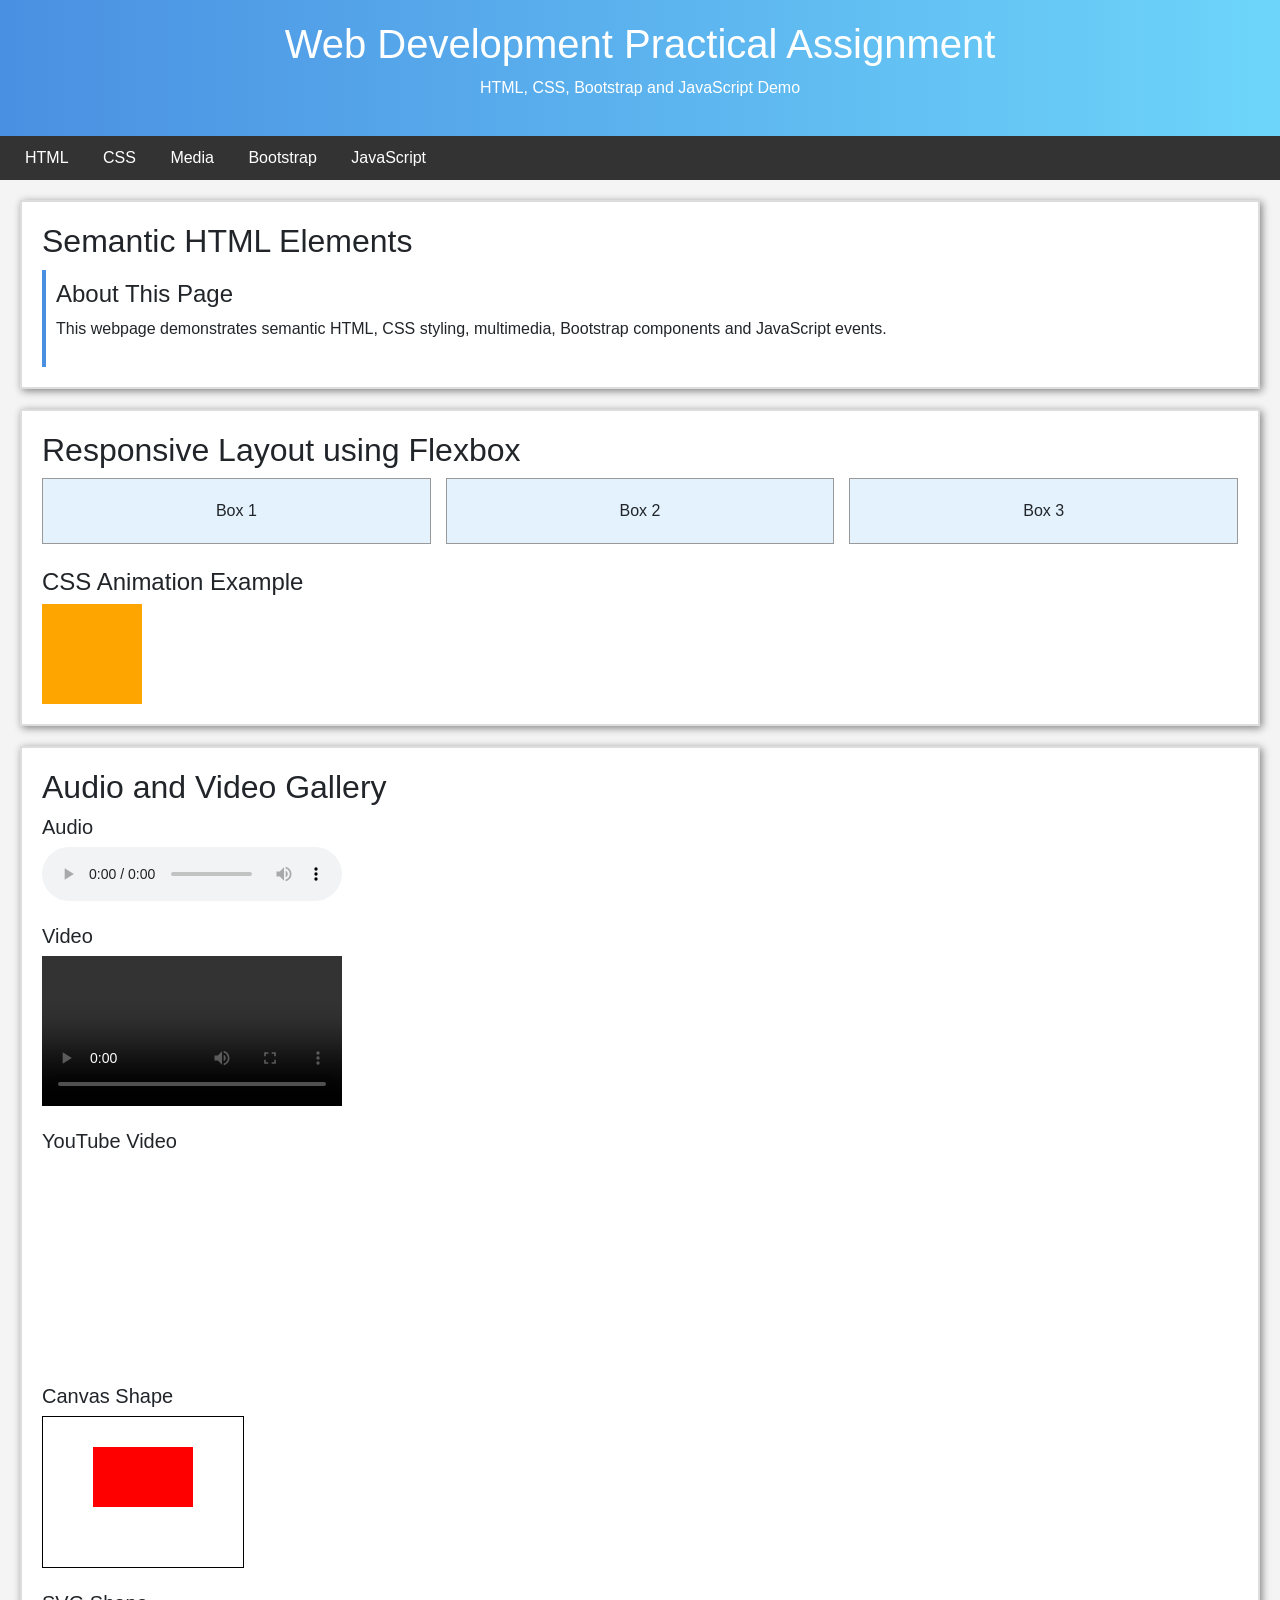
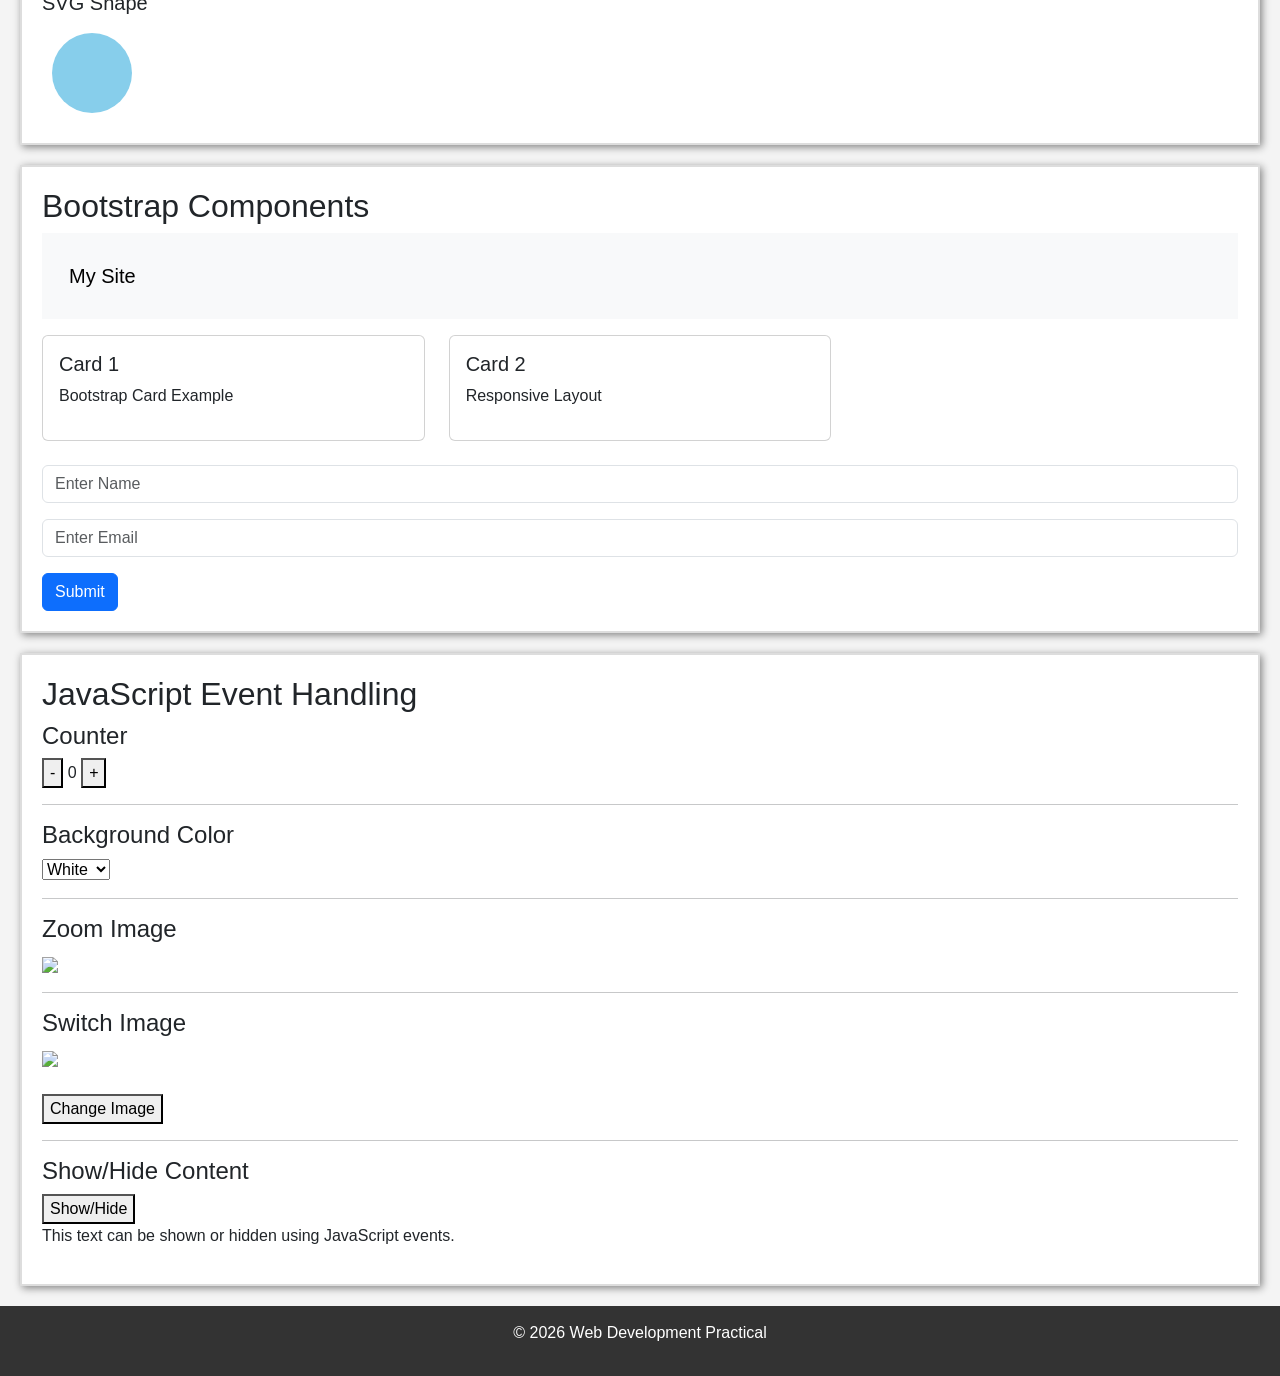
==== index.html @ 623ba508 "Add index.html" ====
<!DOCTYPE html>
<html lang="en">
<head>
    <!-- SEO Meta Tags -->
    <meta charset="UTF-8">
    <meta name="viewport" content="width=device-width, initial-scale=1.0">
    <meta name="description" content="Web Development Practical Assignment">
    <meta name="keywords" content="HTML, CSS, JavaScript, Bootstrap">
    <meta name="author" content="Student">

    <title>Web Development Practical</title>

    <!-- Bootstrap -->
    <link href="https://cdn.jsdelivr.net/npm/bootstrap@5.3.3/dist/css/bootstrap.min.css" rel="stylesheet">

    <link rel="stylesheet" href="style.css">

   
</head>
<body>

    <!-- Semantic HTML -->
    <header>
        <h1>Web Development Practical Assignment</h1>
        <p>HTML, CSS, Bootstrap and JavaScript Demo</p>
    </header>

    <!-- Navigation Menu -->
    <nav>
        <a href="#html">HTML</a>
        <a href="#css">CSS</a>
        <a href="#media">Media</a>
        <a href="#bootstrap">Bootstrap</a>
        <a href="#javascript">JavaScript</a>
    </nav>

    <!-- HTML Section -->
    <section id="html">
        <h2>Semantic HTML Elements</h2>

        <article>
            <h4>About This Page</h4>
            <p>
                This webpage demonstrates semantic HTML, CSS styling,
                multimedia, Bootstrap components and JavaScript events.
            </p>
        </article>
    </section>

    <!-- CSS Section -->
    <section id="css">
        <h2>Responsive Layout using Flexbox</h2>

        <div class="flex-container">
            <div class="box">Box 1</div>
            <div class="box">Box 2</div>
            <div class="box">Box 3</div>
        </div>

        <h4 class="mt-4">CSS Animation Example</h4>
        <div class="animate-box"></div>
    </section>

    <!-- Multimedia Section -->
    <section id="media">
        <h2>Audio and Video Gallery</h2>

        <h5>Audio</h5>
        <audio controls>
            <source src="sample.mp3" type="audio/mpeg">
        </audio>

        <h5 class="mt-3">Video</h5>
        <video width="300" controls>
            <source src="sample.mp4" type="video/mp4">
        </video>

        <h5 class="mt-3">YouTube Video</h5>
        <iframe width="350" height="200"
            src="https://www.youtube.com/embed/tgbNymZ7vqY">
        </iframe>

        <h5 class="mt-3">Canvas Shape</h5>
        <canvas id="myCanvas" width="200" height="150"></canvas>

        <h5 class="mt-3">SVG Shape</h5>
        <svg width="200" height="100">
            <circle cx="50" cy="50" r="40" fill="skyblue"/>
        </svg>
    </section>

    <!-- Bootstrap Section -->
    <section id="bootstrap">
        <h2>Bootstrap Components</h2>

        <!-- Bootstrap Navbar -->
        <nav class="navbar navbar-expand-lg navbar-light bg-light mb-3">
            <div class="container-fluid">
                <a class="navbar-brand" href="#">My Site</a>
            </div>
        </nav>

        <!-- Cards -->
        <div class="row">
            <div class="col-md-4">
                <div class="card">
                    <div class="card-body">
                        <h5>Card 1</h5>
                        <p>Bootstrap Card Example</p>
                    </div>
                </div>
            </div>

            <div class="col-md-4">
                <div class="card">
                    <div class="card-body">
                        <h5>Card 2</h5>
                        <p>Responsive Layout</p>
                    </div>
                </div>
            </div>
        </div>

        <!-- Responsive Form -->
        <form class="mt-4">
            <div class="mb-3">
                <input type="text" class="form-control" placeholder="Enter Name">
            </div>

            <div class="mb-3">
                <input type="email" class="form-control" placeholder="Enter Email">
            </div>

            <button class="btn btn-primary">Submit</button>
        </form>
    </section>

    <!-- JavaScript Events -->
    <section id="javascript">
        <h2>JavaScript Event Handling</h2>

        <!-- Increment Decrement -->
        <h4>Counter</h4>
        <button onclick="decrement()">-</button>
        <span id="count">0</span>
        <button onclick="increment()">+</button>

        <hr>

        <!-- Background Change -->
        <h4>Background Color</h4>
        <select onchange="changeColor(this.value)">
            <option value="white">White</option>
            <option value="lightblue">Blue</option>
            <option value="lightgreen">Green</option>
            <option value="lightyellow">Yellow</option>
        </select>

        <hr>

        <!-- Zoom Image -->
        <h4>Zoom Image</h4>
        <img id="zoomImage"
             src="https://encrypted-tbn0.gstatic.com/images?q=tbn:ANd9GcTuONVmPWiEsYGYKi_cXHR0es9wViEtxnud7ntWJSY5Bg&s=10"
             onmouseover="zoomIn()"
             onmouseout="zoomOut()">

        <hr>

        <!-- Image Switching -->
        <h4>Switch Image</h4>
        <img id="switchImg"
             src="https://encrypted-tbn0.gstatic.com/images?q=tbn:ANd9GcRQT6RKPEz8s0cV0o9ghiD0BLpYUySM5tSJeY6AD4mNDQ&s=10"
             width="250">

        <br><br>

        <button onclick="changeImage()">Change Image</button>

        <hr>

        <!-- Show Hide -->
        <h4>Show/Hide Content</h4>

        <button onclick="toggleContent()">Show/Hide</button>

        <p id="hideText">
            This text can be shown or hidden using JavaScript events.
        </p>

    </section>

    <footer>
        <p>© 2026 Web Development Practical</p>
    </footer>

    <script src="script.js"></script>
</body>
</html>
---- style.css ----
body {
            font-family: Arial, sans-serif;
            margin: 0;
            background-color: #f4f4f4;
        }

        header {
            background: linear-gradient(to right, #4a90e2, #6dd5fa);
            color: white;
            padding: 20px;
            text-align: center;
        }

        nav {
            background: #333;
            padding: 10px;
        }

        nav a {
            color: white;
            text-decoration: none;
            margin: 15px;
        }

        nav a:hover {
            color: yellow;
            transition: 0.3s;
        }

        section {
            margin: 20px;
            padding: 20px;
            border: 2px solid #ddd;
            background: white;
            box-shadow: 2px 2px 8px gray;
        }

        article {
            padding: 10px;
            margin-top: 10px;
            border-left: 4px solid #4a90e2;
        }

        /* Flexbox Layout */
        .flex-container {
            display: flex;
            gap: 15px;
            flex-wrap: wrap;
        }

        .box {
            flex: 1;
            min-width: 200px;
            background: #e3f2fd;
            padding: 20px;
            border: 1px solid #999;
            text-align: center;
        }

        /* Animation */
        .animate-box {
            width: 100px;
            height: 100px;
            background: orange;
            animation: move 3s infinite alternate;
        }

        @keyframes move {
            from {transform: translateX(0);}
            to {transform: translateX(100px);}
        }

        /* JS Image */
        #zoomImage {
            width: 200px;
            transition: transform 0.4s;
        }

        /* Canvas */
        canvas {
            border: 1px solid black;
        }

        footer {
            text-align: center;
            background: #333;
            color: white;
            padding: 15px;
        }

        /* Media Query */
        @media(max-width:768px){
            .flex-container{
                flex-direction: column;
            }

            nav{
                text-align:center;
            }

            nav a{
                display:block;
                margin:8px;
            }
        }
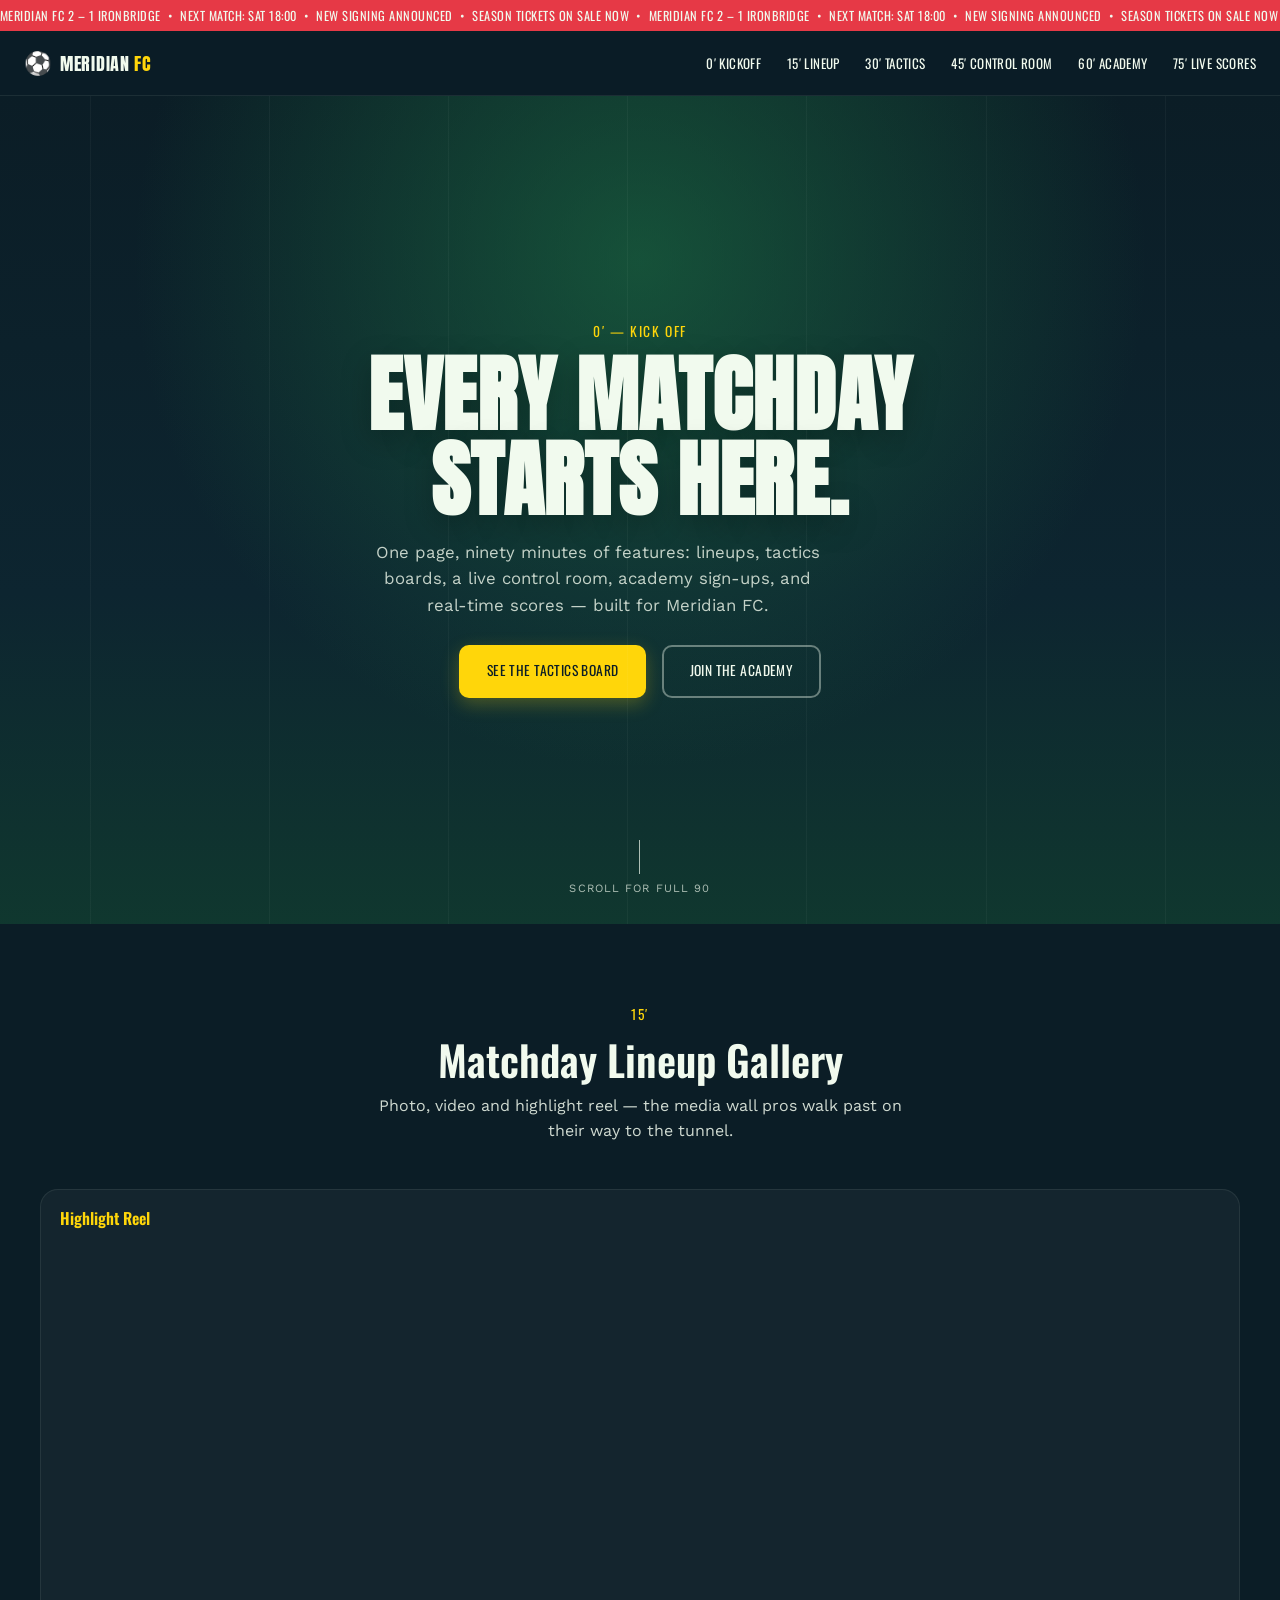
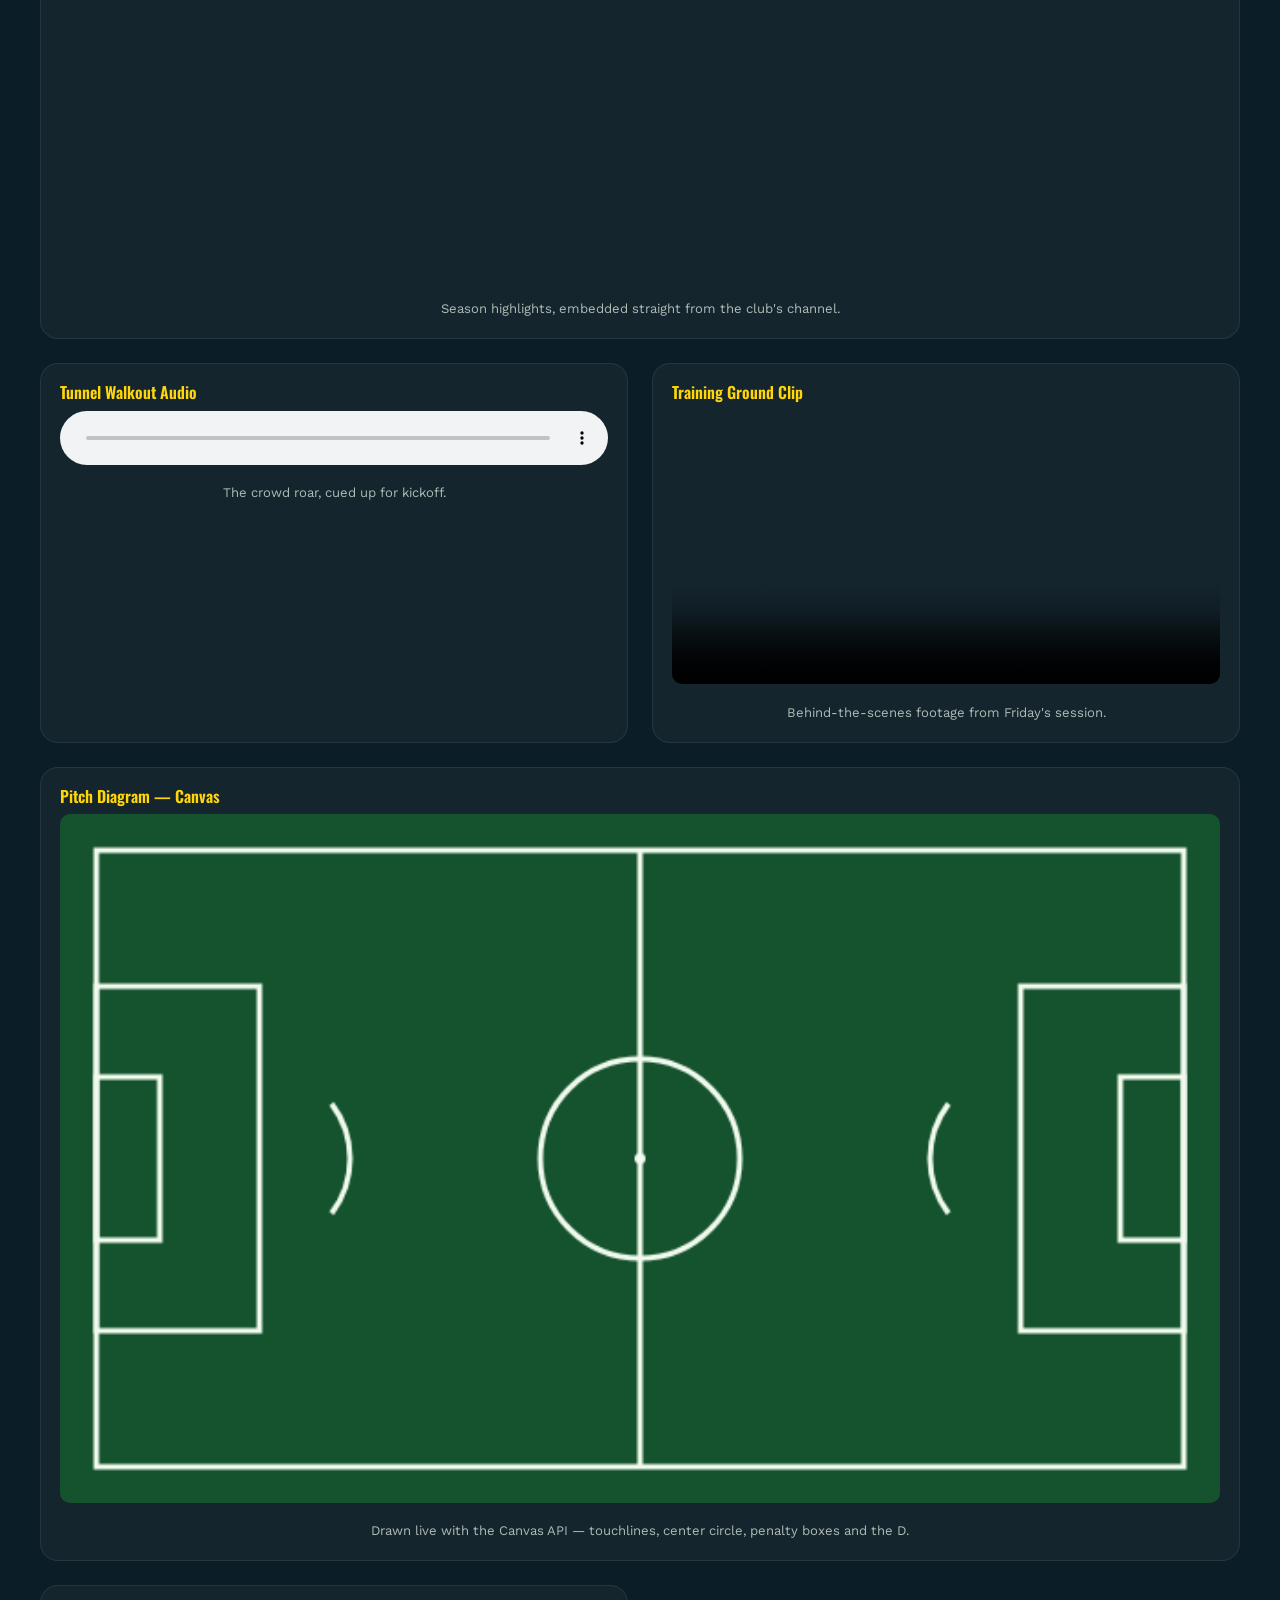
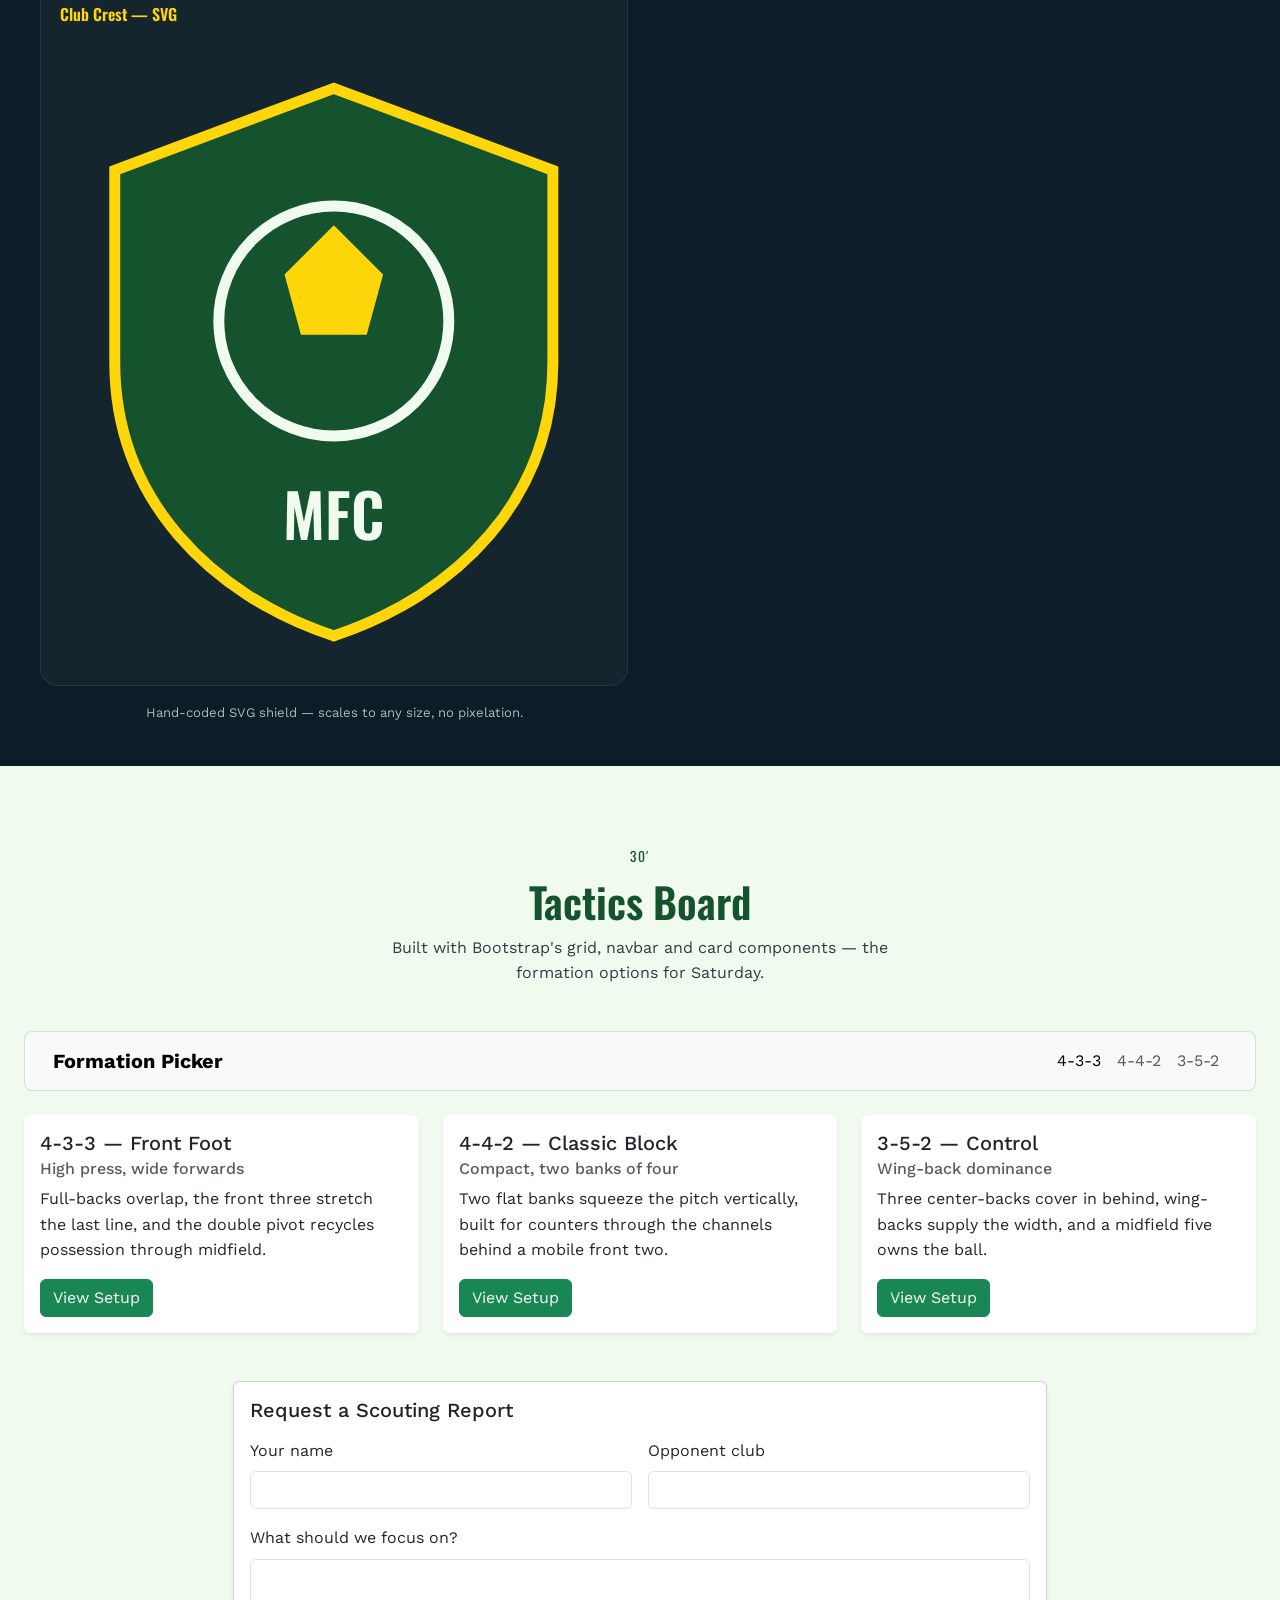
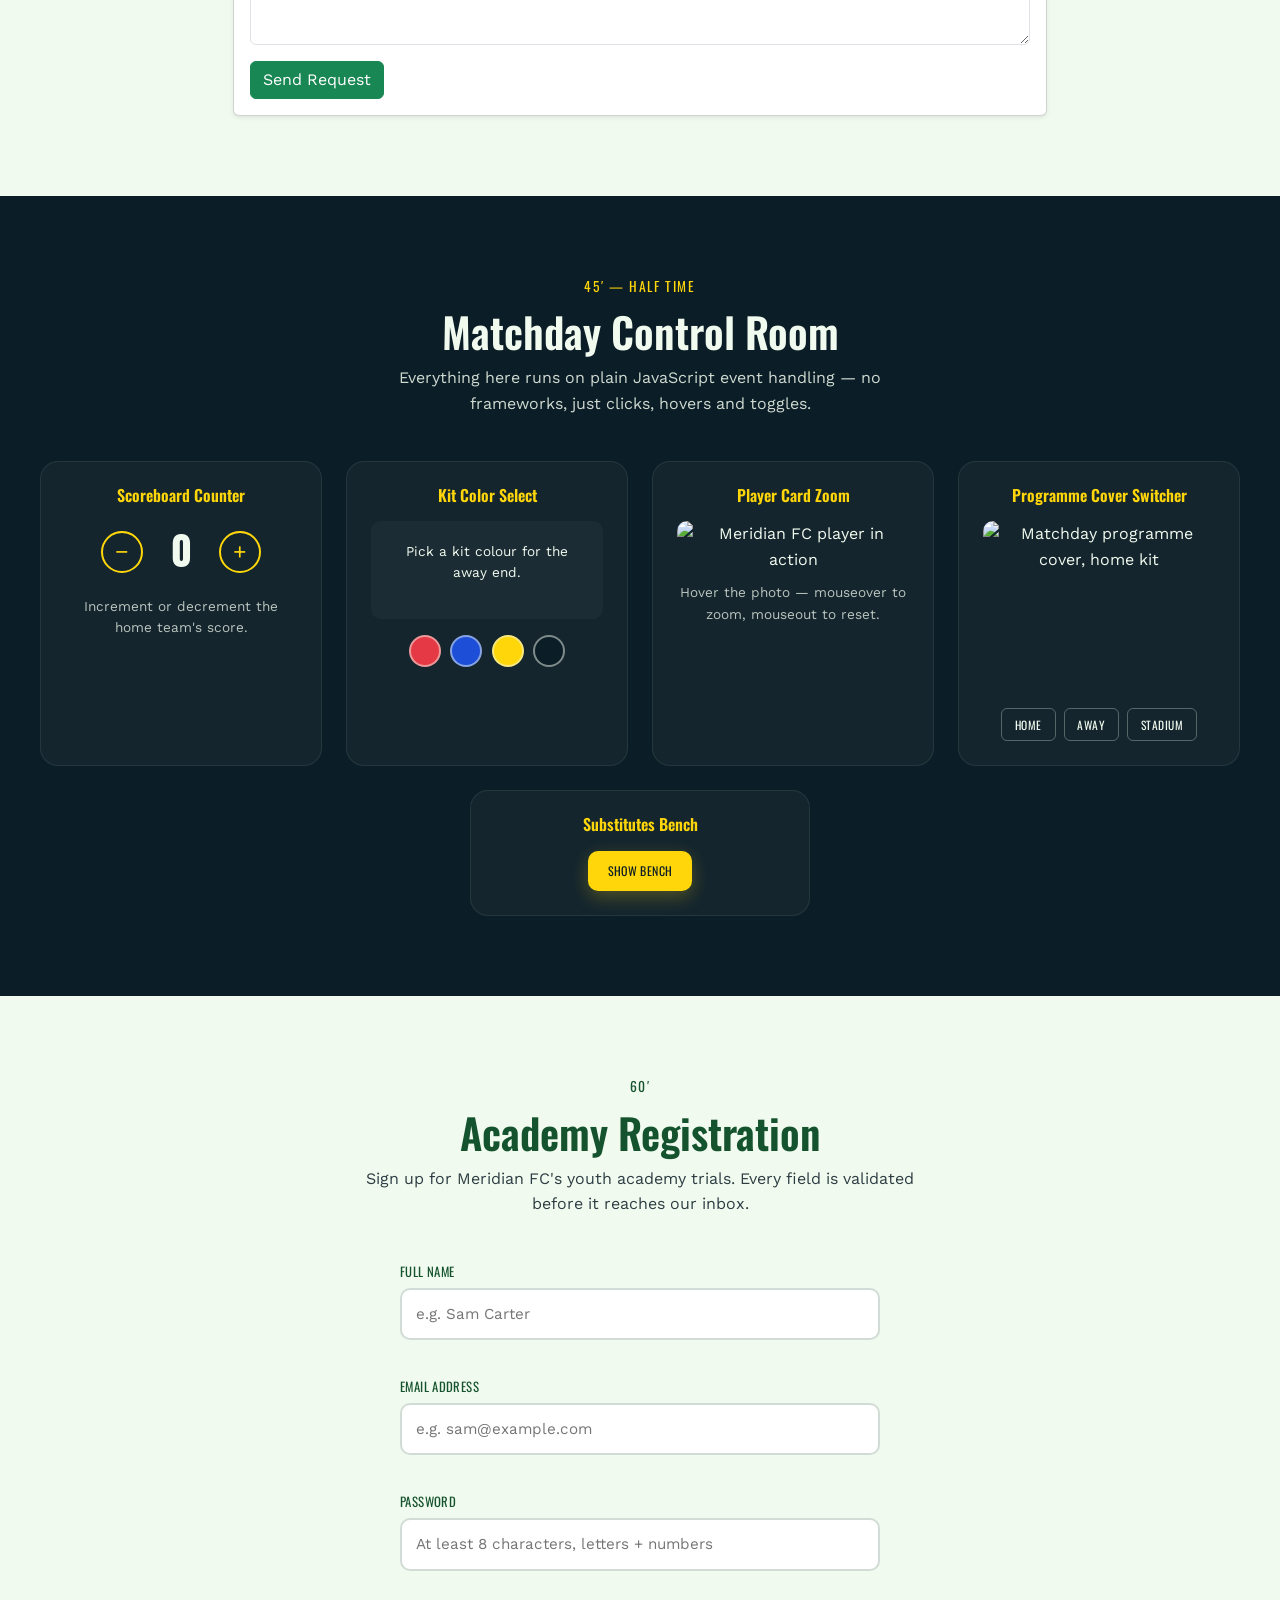
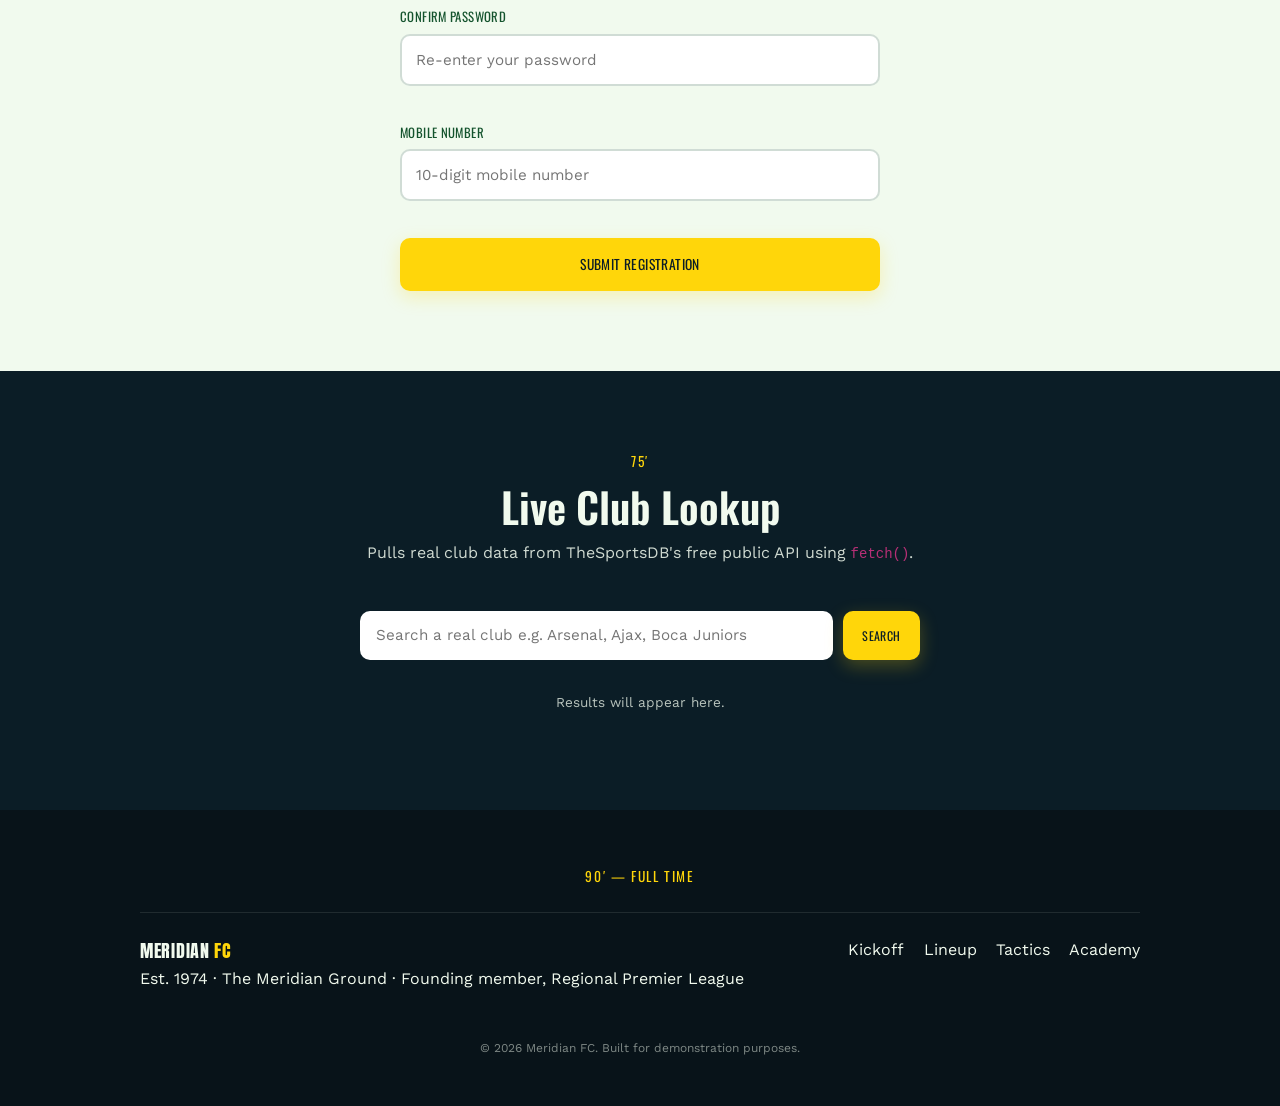
==== commit 680988c1: "first commit" ====
--- a/index.html
+++ b/index.html
@@ -1,199 +1,381 @@
 <!DOCTYPE html>
 <html lang="en">
 <head>
-    <!-- SEO Meta Tags -->
-    <meta charset="UTF-8">
-    <meta name="viewport" content="width=device-width, initial-scale=1.0">
-    <meta name="description" content="Web Development Practical Assignment">
-    <meta name="keywords" content="HTML, CSS, JavaScript, Bootstrap">
-    <meta name="author" content="Student">
-
-    <title>Web Development Practical</title>
-
-    <!-- Bootstrap -->
-    <link href="https://cdn.jsdelivr.net/npm/bootstrap@5.3.3/dist/css/bootstrap.min.css" rel="stylesheet">
-
-    <link rel="stylesheet" href="style.css">
-
-   
+  <meta charset="UTF-8">
+  <meta name="viewport" content="width=device-width, initial-scale=1.0">
+
+  <!-- SEO Meta Tags -->
+  <title>Meridian FC | Matchday Programme &amp; Club Hub</title>
+  <meta name="description" content="Meridian FC's official matchday hub — lineups, tactics, live scores, player registration and club history, all on one pitch-side page.">
+  <meta name="keywords" content="football, soccer, Meridian FC, matchday, lineup, live scores, football club website">
+  <meta name="author" content="Meridian FC">
+  <meta name="robots" content="index, follow">
+  <link rel="canonical" href="https://example.com/meridian-fc/">
+
+  <!-- Open Graph -->
+  <meta property="og:title" content="Meridian FC | Matchday Programme">
+  <meta property="og:description" content="Lineups, tactics, live scores and club registration — Meridian FC's matchday hub.">
+  <meta property="og:type" content="website">
+  <meta property="og:locale" content="en_US">
+
+  <!-- Fonts -->
+  <link rel="preconnect" href="https://fonts.googleapis.com">
+  <link href="https://fonts.googleapis.com/css2?family=Anton&family=Work+Sans:wght@400;500;600;700&family=Oswald:wght@500;600&display=swap" rel="stylesheet">
+
+  <!-- Bootstrap (used only for the Tactics Board section, per brief) -->
+  <link href="https://cdn.jsdelivr.net/npm/bootstrap@5.3.3/dist/css/bootstrap.min.css" rel="stylesheet">
+
+  <link rel="stylesheet" href="css/style.css">
 </head>
 <body>
 
-    <!-- Semantic HTML -->
-    <header>
-        <h1>Web Development Practical Assignment</h1>
-        <p>HTML, CSS, Bootstrap and JavaScript Demo</p>
-    </header>
-
-    <!-- Navigation Menu -->
-    <nav>
-        <a href="#html">HTML</a>
-        <a href="#css">CSS</a>
-        <a href="#media">Media</a>
-        <a href="#bootstrap">Bootstrap</a>
-        <a href="#javascript">JavaScript</a>
+  <!-- ===================== HEADER / NAV ===================== -->
+  <header class="site-header">
+    <div class="scoreboard-bar" aria-hidden="true">
+      <div class="ticker">
+        <span>MERIDIAN FC 2&nbsp;–&nbsp;1 IRONBRIDGE&nbsp;&nbsp;•&nbsp;&nbsp;NEXT MATCH: SAT 18:00&nbsp;&nbsp;•&nbsp;&nbsp;NEW SIGNING ANNOUNCED&nbsp;&nbsp;•&nbsp;&nbsp;SEASON TICKETS ON SALE NOW&nbsp;&nbsp;•&nbsp;&nbsp;</span>
+        <span>MERIDIAN FC 2&nbsp;–&nbsp;1 IRONBRIDGE&nbsp;&nbsp;•&nbsp;&nbsp;NEXT MATCH: SAT 18:00&nbsp;&nbsp;•&nbsp;&nbsp;NEW SIGNING ANNOUNCED&nbsp;&nbsp;•&nbsp;&nbsp;SEASON TICKETS ON SALE NOW&nbsp;&nbsp;•&nbsp;&nbsp;</span>
+      </div>
+    </div>
+
+    <nav class="main-nav" aria-label="Primary">
+      <a class="brand" href="#kickoff">
+        <span class="crest" aria-hidden="true">&#9917;</span>
+        <span class="brand-text">MERIDIAN <em>FC</em></span>
+      </a>
+      <button class="nav-toggle" id="navToggle" aria-expanded="false" aria-controls="navLinks" aria-label="Toggle navigation menu">
+        <span></span><span></span><span></span>
+      </button>
+      <ul class="nav-links" id="navLinks">
+        <li><a href="#kickoff">0&prime; Kickoff</a></li>
+        <li><a href="#lineup">15&prime; Lineup</a></li>
+        <li><a href="#tactics">30&prime; Tactics</a></li>
+        <li><a href="#control-room">45&prime; Control Room</a></li>
+        <li><a href="#academy">60&prime; Academy</a></li>
+        <li><a href="#scoreboard">75&prime; Live Scores</a></li>
+      </ul>
     </nav>
-
-    <!-- HTML Section -->
-    <section id="html">
-        <h2>Semantic HTML Elements</h2>
-
-        <article>
-            <h4>About This Page</h4>
-            <p>
-                This webpage demonstrates semantic HTML, CSS styling,
-                multimedia, Bootstrap components and JavaScript events.
-            </p>
-        </article>
-    </section>
-
-    <!-- CSS Section -->
-    <section id="css">
-        <h2>Responsive Layout using Flexbox</h2>
-
-        <div class="flex-container">
-            <div class="box">Box 1</div>
-            <div class="box">Box 2</div>
-            <div class="box">Box 3</div>
-        </div>
-
-        <h4 class="mt-4">CSS Animation Example</h4>
-        <div class="animate-box"></div>
-    </section>
-
-    <!-- Multimedia Section -->
-    <section id="media">
-        <h2>Audio and Video Gallery</h2>
-
-        <h5>Audio</h5>
-        <audio controls>
-            <source src="sample.mp3" type="audio/mpeg">
-        </audio>
-
-        <h5 class="mt-3">Video</h5>
-        <video width="300" controls>
-            <source src="sample.mp4" type="video/mp4">
-        </video>
-
-        <h5 class="mt-3">YouTube Video</h5>
-        <iframe width="350" height="200"
-            src="https://www.youtube.com/embed/tgbNymZ7vqY">
-        </iframe>
-
-        <h5 class="mt-3">Canvas Shape</h5>
-        <canvas id="myCanvas" width="200" height="150"></canvas>
-
-        <h5 class="mt-3">SVG Shape</h5>
-        <svg width="200" height="100">
-            <circle cx="50" cy="50" r="40" fill="skyblue"/>
-        </svg>
-    </section>
-
-    <!-- Bootstrap Section -->
-    <section id="bootstrap">
-        <h2>Bootstrap Components</h2>
-
-        <!-- Bootstrap Navbar -->
-        <nav class="navbar navbar-expand-lg navbar-light bg-light mb-3">
-            <div class="container-fluid">
-                <a class="navbar-brand" href="#">My Site</a>
+  </header>
+
+  <main>
+
+    <!-- ===================== 0' HERO / KICKOFF ===================== -->
+    <section id="kickoff" class="hero">
+      <div class="pitch-lines" aria-hidden="true"></div>
+      <div class="hero-inner">
+        <p class="minute-marker">0&prime; &mdash; KICK OFF</p>
+        <h1 class="hero-title">EVERY MATCHDAY<br>STARTS HERE.</h1>
+        <p class="hero-sub">One page, ninety minutes of features: lineups, tactics boards, a live control room, academy sign-ups, and real-time scores &mdash; built for Meridian FC.</p>
+        <div class="hero-actions">
+          <a href="#tactics" class="btn-whistle">See the Tactics Board</a>
+          <a href="#academy" class="btn-ghost">Join the Academy</a>
+        </div>
+      </div>
+      <div class="scroll-cue" aria-hidden="true">
+        <span></span>
+        <p>scroll for full 90</p>
+      </div>
+    </section>
+
+    <!-- ===================== 15' MULTIMEDIA GALLERY ===================== -->
+    <section id="lineup" class="section section-dark">
+      <header class="section-head">
+        <p class="minute-marker">15&prime;</p>
+        <h2>Matchday Lineup Gallery</h2>
+        <p class="section-lede">Photo, video and highlight reel &mdash; the media wall pros walk past on their way to the tunnel.</p>
+      </header>
+
+      <div class="gallery-grid">
+        <article class="gallery-card gallery-card--wide">
+          <h3>Highlight Reel</h3>
+          <div class="ratio-16x9">
+            <iframe
+              src="https://www.youtube.com/embed/dQw4w9WgXcQ"
+              title="Meridian FC highlight reel"
+              loading="lazy"
+              allow="accelerometer; autoplay; clipboard-write; encrypted-media; gyroscope; picture-in-picture"
+              allowfullscreen></iframe>
+          </div>
+          <p class="caption">Season highlights, embedded straight from the club's channel.</p>
+        </article>
+
+        <article class="gallery-card">
+          <h3>Tunnel Walkout Audio</h3>
+          <audio controls preload="none">
+            <source src="https://interactive-examples.mdn.mozilla.net/media/cc0-audio/t-rex-roar.mp3" type="audio/mpeg">
+            Your browser doesn't support embedded audio.
+          </audio>
+          <p class="caption">The crowd roar, cued up for kickoff.</p>
+        </article>
+
+        <article class="gallery-card">
+          <h3>Training Ground Clip</h3>
+          <video controls preload="none" poster="https://images.unsplash.com/photo-1493246507139-91e8fad9978e?w=800&auto=format&fit=crop&q=60">
+            <source src="https://interactive-examples.mdn.mozilla.net/media/cc0-videos/flower.webm" type="video/webm">
+            Your browser doesn't support embedded video.
+          </video>
+          <p class="caption">Behind-the-scenes footage from Friday's session.</p>
+        </article>
+
+        <article class="gallery-card gallery-card--wide">
+          <h3>Pitch Diagram &mdash; Canvas</h3>
+          <canvas id="pitchCanvas" width="640" height="380" role="img" aria-label="Diagram of a football pitch with center circle and penalty boxes"></canvas>
+          <p class="caption">Drawn live with the Canvas API &mdash; touchlines, center circle, penalty boxes and the D.</p>
+        </article>
+
+        <article class="gallery-card">
+          <h3>Club Crest &mdash; SVG</h3>
+          <svg viewBox="0 0 200 220" width="100%" height="auto" role="img" aria-labelledby="crestTitle">
+            <title id="crestTitle">Meridian FC shield crest</title>
+            <path d="M100 10 L180 40 V110 C180 160 145 195 100 210 C55 195 20 160 20 110 V40 Z"
+                  fill="#14532D" stroke="#FFD60A" stroke-width="4"/>
+            <circle cx="100" cy="95" r="42" fill="none" stroke="#F1FAEE" stroke-width="4"/>
+            <path d="M100 60 L118 78 L112 100 L88 100 L82 78 Z" fill="#FFD60A"/>
+            <text x="100" y="175" text-anchor="middle" fill="#F1FAEE" font-size="22" font-family="Oswald, sans-serif" font-weight="600">MFC</text>
+          </svg>
+          <p class="caption">Hand-coded SVG shield &mdash; scales to any size, no pixelation.</p>
+        </article>
+      </div>
+    </section>
+
+    <!-- ===================== 30' BOOTSTRAP TACTICS BOARD ===================== -->
+    <section id="tactics" class="section section-light">
+      <header class="section-head">
+        <p class="minute-marker minute-marker--dark">30&prime;</p>
+        <h2>Tactics Board</h2>
+        <p class="section-lede">Built with Bootstrap's grid, navbar and card components &mdash; the formation options for Saturday.</p>
+      </header>
+
+      <nav class="navbar navbar-expand-lg bg-body-tertiary rounded-3 mb-4 px-3 tactics-navbar">
+        <div class="container-fluid">
+          <a class="navbar-brand fw-bold" href="#tactics">Formation Picker</a>
+          <button class="navbar-toggler" type="button" data-bs-toggle="collapse" data-bs-target="#tacticsNav" aria-controls="tacticsNav" aria-expanded="false" aria-label="Toggle formation menu">
+            <span class="navbar-toggler-icon"></span>
+          </button>
+          <div class="collapse navbar-collapse" id="tacticsNav">
+            <ul class="navbar-nav ms-auto mb-2 mb-lg-0">
+              <li class="nav-item"><a class="nav-link active" href="#formation-433">4-3-3</a></li>
+              <li class="nav-item"><a class="nav-link" href="#formation-442">4-4-2</a></li>
+              <li class="nav-item"><a class="nav-link" href="#formation-352">3-5-2</a></li>
+            </ul>
+          </div>
+        </div>
+      </nav>
+
+      <div class="row g-4">
+        <div class="col-12 col-md-4" id="formation-433">
+          <div class="card h-100 shadow-sm tactics-card">
+            <div class="card-body">
+              <h5 class="card-title">4-3-3 &mdash; Front Foot</h5>
+              <h6 class="card-subtitle mb-2 text-muted">High press, wide forwards</h6>
+              <p class="card-text">Full-backs overlap, the front three stretch the last line, and the double pivot recycles possession through midfield.</p>
+              <a href="#" class="btn btn-success">View Setup</a>
             </div>
+          </div>
+        </div>
+        <div class="col-12 col-md-4" id="formation-442">
+          <div class="card h-100 shadow-sm tactics-card">
+            <div class="card-body">
+              <h5 class="card-title">4-4-2 &mdash; Classic Block</h5>
+              <h6 class="card-subtitle mb-2 text-muted">Compact, two banks of four</h6>
+              <p class="card-text">Two flat banks squeeze the pitch vertically, built for counters through the channels behind a mobile front two.</p>
+              <a href="#" class="btn btn-success">View Setup</a>
+            </div>
+          </div>
+        </div>
+        <div class="col-12 col-md-4" id="formation-352">
+          <div class="card h-100 shadow-sm tactics-card">
+            <div class="card-body">
+              <h5 class="card-title">3-5-2 &mdash; Control</h5>
+              <h6 class="card-subtitle mb-2 text-muted">Wing-back dominance</h6>
+              <p class="card-text">Three center-backs cover in behind, wing-backs supply the width, and a midfield five owns the ball.</p>
+              <a href="#" class="btn btn-success">View Setup</a>
+            </div>
+          </div>
+        </div>
+      </div>
+
+      <div class="row mt-5">
+        <div class="col-lg-8 mx-auto">
+          <div class="card shadow-sm">
+            <div class="card-body">
+              <h5 class="card-title mb-3">Request a Scouting Report</h5>
+              <form class="row g-3" onsubmit="event.preventDefault(); alert('Request sent to the scouting team.');">
+                <div class="col-md-6">
+                  <label for="scoutName" class="form-label">Your name</label>
+                  <input type="text" class="form-control" id="scoutName" required>
+                </div>
+                <div class="col-md-6">
+                  <label for="scoutClub" class="form-label">Opponent club</label>
+                  <input type="text" class="form-control" id="scoutClub" required>
+                </div>
+                <div class="col-12">
+                  <label for="scoutNotes" class="form-label">What should we focus on?</label>
+                  <textarea class="form-control" id="scoutNotes" rows="3"></textarea>
+                </div>
+                <div class="col-12">
+                  <button type="submit" class="btn btn-success">Send Request</button>
+                </div>
+              </form>
+            </div>
+          </div>
+        </div>
+      </div>
+    </section>
+
+    <!-- ===================== 45' HALF TIME CONTROL ROOM (JS EVENTS) ===================== -->
+    <section id="control-room" class="section section-dark">
+      <header class="section-head">
+        <p class="minute-marker">45&prime; &mdash; HALF TIME</p>
+        <h2>Matchday Control Room</h2>
+        <p class="section-lede">Everything here runs on plain JavaScript event handling &mdash; no frameworks, just clicks, hovers and toggles.</p>
+      </header>
+
+      <div class="control-grid">
+
+        <article class="control-card">
+          <h3>Scoreboard Counter</h3>
+          <div class="score-counter">
+            <button id="decBtn" class="score-btn" aria-label="Decrease score">&minus;</button>
+            <span id="scoreValue" class="score-value">0</span>
+            <button id="incBtn" class="score-btn" aria-label="Increase score">+</button>
+          </div>
+          <p class="caption">Increment or decrement the home team's score.</p>
+        </article>
+
+        <article class="control-card">
+          <h3>Kit Color Select</h3>
+          <div id="kitSwatchArea" class="kit-swatch-area">
+            <p id="kitPreviewText">Pick a kit colour for the away end.</p>
+          </div>
+          <div class="kit-buttons">
+            <button class="kit-btn" style="background:#E63946" data-color="#E63946" aria-label="Red kit"></button>
+            <button class="kit-btn" style="background:#1D4ED8" data-color="#1D4ED8" aria-label="Blue kit"></button>
+            <button class="kit-btn" style="background:#FFD60A" data-color="#FFD60A" aria-label="Yellow kit"></button>
+            <button class="kit-btn" style="background:#0B1D26" data-color="#0B1D26" aria-label="Black kit"></button>
+          </div>
+        </article>
+
+        <article class="control-card">
+          <h3>Player Card Zoom</h3>
+          <div class="zoom-frame">
+            <img id="zoomImg" src="https://images.unsplash.com/photo-1517466787929-bc90951d0974?w=600&auto=format&fit=crop&q=60" alt="Meridian FC player in action">
+          </div>
+          <p class="caption">Hover the photo &mdash; mouseover to zoom, mouseout to reset.</p>
+        </article>
+
+        <article class="control-card">
+          <h3>Programme Cover Switcher</h3>
+          <img id="switchImg" class="switch-img" src="https://images.unsplash.com/photo-1508098682722-e99c43a406b2?w=700&auto=format&fit=crop&q=60" alt="Matchday programme cover, home kit">
+          <div class="thumb-row">
+            <button class="thumb-btn" data-src="https://images.unsplash.com/photo-1508098682722-e99c43a406b2?w=700&auto=format&fit=crop&q=60" data-alt="Matchday programme cover, home kit">Home</button>
+            <button class="thumb-btn" data-src="https://images.unsplash.com/photo-1522778119026-d647f0596c20?w=700&auto=format&fit=crop&q=60" data-alt="Matchday programme cover, away kit">Away</button>
+            <button class="thumb-btn" data-src="https://images.unsplash.com/photo-1560272564-c83b66b1ad12?w=700&auto=format&fit=crop&q=60" data-alt="Matchday programme cover, stadium">Stadium</button>
+          </div>
+        </article>
+
+        <article class="control-card">
+          <h3>Substitutes Bench</h3>
+          <button id="toggleBenchBtn" class="btn-whistle btn-small">Show Bench</button>
+          <ul id="benchList" class="bench-list hidden">
+            <li>12. J. Okafor &mdash; GK</li>
+            <li>15. R. Almeida &mdash; CB</li>
+            <li>17. T. Solberg &mdash; MF</li>
+            <li>21. M. Dubois &mdash; FW</li>
+          </ul>
+        </article>
+
+      </div>
+    </section>
+
+    <!-- ===================== 60' ACADEMY REGISTRATION ===================== -->
+    <section id="academy" class="section section-light">
+      <header class="section-head">
+        <p class="minute-marker minute-marker--dark">60&prime;</p>
+        <h2>Academy Registration</h2>
+        <p class="section-lede">Sign up for Meridian FC's youth academy trials. Every field is validated before it reaches our inbox.</p>
+      </header>
+
+      <form id="regForm" class="reg-form" novalidate>
+        <div class="form-row">
+          <label for="regName">Full name</label>
+          <input type="text" id="regName" name="regName" placeholder="e.g. Sam Carter">
+          <span class="error-msg" id="err-regName"></span>
+        </div>
+
+        <div class="form-row">
+          <label for="regEmail">Email address</label>
+          <input type="text" id="regEmail" name="regEmail" placeholder="e.g. sam@example.com">
+          <span class="error-msg" id="err-regEmail"></span>
+        </div>
+
+        <div class="form-row">
+          <label for="regPassword">Password</label>
+          <input type="password" id="regPassword" name="regPassword" placeholder="At least 8 characters, letters + numbers">
+          <span class="error-msg" id="err-regPassword"></span>
+        </div>
+
+        <div class="form-row">
+          <label for="regConfirm">Confirm password</label>
+          <input type="password" id="regConfirm" name="regConfirm" placeholder="Re-enter your password">
+          <span class="error-msg" id="err-regConfirm"></span>
+        </div>
+
+        <div class="form-row">
+          <label for="regMobile">Mobile number</label>
+          <input type="text" id="regMobile" name="regMobile" placeholder="10-digit mobile number">
+          <span class="error-msg" id="err-regMobile"></span>
+        </div>
+
+        <button type="submit" class="btn-whistle">Submit Registration</button>
+        <p id="regSuccess" class="success-msg hidden">Registration successful &mdash; welcome to the academy trial list!</p>
+      </form>
+    </section>
+
+    <!-- ===================== 75' LIVE SCOREBOARD (FETCH API) ===================== -->
+    <section id="scoreboard" class="section section-dark">
+      <header class="section-head">
+        <p class="minute-marker">75&prime;</p>
+        <h2>Live Club Lookup</h2>
+        <p class="section-lede">Pulls real club data from TheSportsDB's free public API using <code>fetch()</code>.</p>
+      </header>
+
+      <div class="lookup-box">
+        <label for="teamSearch" class="visually-hidden">Search for a football club</label>
+        <input type="text" id="teamSearch" placeholder="Search a real club e.g. Arsenal, Ajax, Boca Juniors">
+        <button id="teamSearchBtn" class="btn-whistle btn-small">Search</button>
+      </div>
+
+      <div id="teamResults" class="team-results" aria-live="polite">
+        <p class="caption">Results will appear here.</p>
+      </div>
+    </section>
+
+  </main>
+
+  <!-- ===================== 90' FOOTER ===================== -->
+  <footer class="site-footer" id="full-time">
+    <div class="footer-inner">
+      <p class="minute-marker">90&prime; &mdash; FULL TIME</p>
+      <div class="footer-grid">
+        <div>
+          <span class="brand-text">MERIDIAN <em>FC</em></span>
+          <p>Est. 1974 &middot; The Meridian Ground &middot; Founding member, Regional Premier League</p>
+        </div>
+        <nav aria-label="Footer">
+          <ul class="footer-links">
+            <li><a href="#kickoff">Kickoff</a></li>
+            <li><a href="#lineup">Lineup</a></li>
+            <li><a href="#tactics">Tactics</a></li>
+            <li><a href="#academy">Academy</a></li>
+          </ul>
         </nav>
-
-        <!-- Cards -->
-        <div class="row">
-            <div class="col-md-4">
-                <div class="card">
-                    <div class="card-body">
-                        <h5>Card 1</h5>
-                        <p>Bootstrap Card Example</p>
-                    </div>
-                </div>
-            </div>
-
-            <div class="col-md-4">
-                <div class="card">
-                    <div class="card-body">
-                        <h5>Card 2</h5>
-                        <p>Responsive Layout</p>
-                    </div>
-                </div>
-            </div>
-        </div>
-
-        <!-- Responsive Form -->
-        <form class="mt-4">
-            <div class="mb-3">
-                <input type="text" class="form-control" placeholder="Enter Name">
-            </div>
-
-            <div class="mb-3">
-                <input type="email" class="form-control" placeholder="Enter Email">
-            </div>
-
-            <button class="btn btn-primary">Submit</button>
-        </form>
-    </section>
-
-    <!-- JavaScript Events -->
-    <section id="javascript">
-        <h2>JavaScript Event Handling</h2>
-
-        <!-- Increment Decrement -->
-        <h4>Counter</h4>
-        <button onclick="decrement()">-</button>
-        <span id="count">0</span>
-        <button onclick="increment()">+</button>
-
-        <hr>
-
-        <!-- Background Change -->
-        <h4>Background Color</h4>
-        <select onchange="changeColor(this.value)">
-            <option value="white">White</option>
-            <option value="lightblue">Blue</option>
-            <option value="lightgreen">Green</option>
-            <option value="lightyellow">Yellow</option>
-        </select>
-
-        <hr>
-
-        <!-- Zoom Image -->
-        <h4>Zoom Image</h4>
-        <img id="zoomImage"
-             src="https://encrypted-tbn0.gstatic.com/images?q=tbn:ANd9GcTuONVmPWiEsYGYKi_cXHR0es9wViEtxnud7ntWJSY5Bg&s=10"
-             onmouseover="zoomIn()"
-             onmouseout="zoomOut()">
-
-        <hr>
-
-        <!-- Image Switching -->
-        <h4>Switch Image</h4>
-        <img id="switchImg"
-             src="https://encrypted-tbn0.gstatic.com/images?q=tbn:ANd9GcRQT6RKPEz8s0cV0o9ghiD0BLpYUySM5tSJeY6AD4mNDQ&s=10"
-             width="250">
-
-        <br><br>
-
-        <button onclick="changeImage()">Change Image</button>
-
-        <hr>
-
-        <!-- Show Hide -->
-        <h4>Show/Hide Content</h4>
-
-        <button onclick="toggleContent()">Show/Hide</button>
-
-        <p id="hideText">
-            This text can be shown or hidden using JavaScript events.
-        </p>
-
-    </section>
-
-    <footer>
-        <p>© 2026 Web Development Practical</p>
-    </footer>
-
-    <script src="script.js"></script>
+      </div>
+      <p class="fine-print">&copy; 2026 Meridian FC. Built for demonstration purposes.</p>
+    </div>
+  </footer>
+
+  <script src="https://cdn.jsdelivr.net/npm/bootstrap@5.3.3/dist/js/bootstrap.bundle.min.js"></script>
+  <script src="js/script.js"></script>
 </body>
-</html>+</html>
--- a/css/style.css
+++ b/css/style.css
@@ -0,0 +1,495 @@
+/* =========================================================
+   MERIDIAN FC — design tokens
+   ========================================================= */
+:root {
+  --night: #0B1D26;
+  --pitch: #14532D;
+  --turf: #1E7A46;
+  --chalk: #F1FAEE;
+  --floodlight: #FFD60A;
+  --score-red: #E63946;
+
+  --font-display: 'Anton', sans-serif;
+  --font-heading: 'Oswald', sans-serif;
+  --font-body: 'Work Sans', sans-serif;
+
+  --radius-md: 10px;
+  --radius-lg: 18px;
+  --shadow-soft: 0 10px 30px rgba(0,0,0,0.25);
+  --shadow-card: 0 4px 14px rgba(0,0,0,0.12);
+  --transition-fast: 180ms ease;
+  --transition-med: 320ms cubic-bezier(.4,0,.2,1);
+}
+
+@media (prefers-reduced-motion: reduce) {
+  *, *::before, *::after { animation-duration: 0.01ms !important; transition-duration: 0.01ms !important; }
+}
+
+* { box-sizing: border-box; }
+
+html { scroll-behavior: smooth; }
+
+body {
+  margin: 0;
+  font-family: var(--font-body);
+  color: var(--chalk);
+  background: var(--night);
+  line-height: 1.6;
+}
+
+a { color: inherit; text-decoration: none; }
+img { max-width: 100%; display: block; }
+
+.visually-hidden {
+  position: absolute; width: 1px; height: 1px; overflow: hidden;
+  clip: rect(0,0,0,0); white-space: nowrap;
+}
+
+.hidden { display: none !important; }
+
+:focus-visible {
+  outline: 3px solid var(--floodlight);
+  outline-offset: 2px;
+}
+
+h1, h2, h3 { font-family: var(--font-heading); font-weight: 600; margin: 0 0 .5rem; }
+
+/* =========================================================
+   HEADER / SCOREBOARD TICKER / NAV
+   ========================================================= */
+.site-header { position: sticky; top: 0; z-index: 50; }
+
+.scoreboard-bar {
+  background: var(--score-red);
+  overflow: hidden;
+  white-space: nowrap;
+  border-bottom: 2px solid var(--night);
+}
+.ticker {
+  display: inline-flex;
+  animation: ticker-scroll 22s linear infinite;
+}
+.ticker span {
+  font-family: var(--font-heading);
+  font-size: .78rem;
+  letter-spacing: .04em;
+  padding: .35rem 0;
+}
+@keyframes ticker-scroll {
+  from { transform: translateX(0); }
+  to   { transform: translateX(-50%); }
+}
+
+.main-nav {
+  background: rgba(11,29,38,0.92);
+  backdrop-filter: blur(6px);
+  display: flex;
+  align-items: center;
+  justify-content: space-between;
+  padding: .8rem 1.5rem;
+  border-bottom: 1px solid rgba(241,250,238,0.08);
+}
+
+.brand { display: flex; align-items: center; gap: .5rem; }
+.crest { font-size: 1.4rem; }
+.brand-text {
+  font-family: var(--font-display);
+  letter-spacing: .04em;
+  font-size: 1.1rem;
+}
+.brand-text em { color: var(--floodlight); font-style: normal; }
+
+.nav-links {
+  list-style: none;
+  display: flex;
+  gap: 1.6rem;
+  margin: 0;
+  padding: 0;
+}
+.nav-links a {
+  font-family: var(--font-heading);
+  font-size: .82rem;
+  letter-spacing: .03em;
+  text-transform: uppercase;
+  position: relative;
+  padding-bottom: 4px;
+}
+.nav-links a::after {
+  content: "";
+  position: absolute;
+  left: 0; bottom: 0;
+  width: 0; height: 2px;
+  background: var(--floodlight);
+  transition: width var(--transition-fast);
+}
+.nav-links a:hover::after,
+.nav-links a:focus::after { width: 100%; }
+
+.nav-toggle {
+  display: none;
+  flex-direction: column;
+  gap: 5px;
+  background: none;
+  border: none;
+  cursor: pointer;
+  padding: 6px;
+}
+.nav-toggle span {
+  width: 24px; height: 2px; background: var(--chalk); border-radius: 2px;
+  transition: var(--transition-fast);
+}
+
+/* =========================================================
+   HERO
+   ========================================================= */
+.hero {
+  position: relative;
+  min-height: 92vh;
+  display: flex;
+  flex-direction: column;
+  align-items: center;
+  justify-content: center;
+  text-align: center;
+  padding: 3rem 1.5rem;
+  background:
+    radial-gradient(circle at 50% 20%, rgba(30,122,70,0.55), transparent 55%),
+    linear-gradient(180deg, var(--night) 0%, #0d2530 60%, var(--pitch) 160%);
+  overflow: hidden;
+}
+
+.pitch-lines {
+  position: absolute;
+  inset: 0;
+  background:
+    repeating-linear-gradient(90deg, transparent 0 7%, rgba(241,250,238,0.04) 7% calc(7% + 1px), transparent calc(7% + 1px) 14%);
+  pointer-events: none;
+}
+
+.minute-marker {
+  font-family: var(--font-heading);
+  color: var(--floodlight);
+  letter-spacing: .12em;
+  text-transform: uppercase;
+  font-size: .85rem;
+  margin: 0 0 .6rem;
+}
+.minute-marker--dark { color: var(--pitch); }
+
+.hero-title {
+  font-family: var(--font-display);
+  font-size: clamp(2.4rem, 7vw, 5.2rem);
+  line-height: 1.02;
+  letter-spacing: .01em;
+  margin: 0 0 1rem;
+  text-shadow: var(--shadow-soft);
+}
+
+.hero-sub {
+  max-width: 46ch;
+  color: rgba(241,250,238,0.8);
+  font-size: 1.05rem;
+}
+
+.hero-actions {
+  display: flex;
+  gap: 1rem;
+  flex-wrap: wrap;
+  justify-content: center;
+  margin-top: 1.6rem;
+}
+
+.btn-whistle, .btn-ghost {
+  font-family: var(--font-heading);
+  letter-spacing: .03em;
+  text-transform: uppercase;
+  font-size: .85rem;
+  padding: .85rem 1.6rem;
+  border-radius: var(--radius-md);
+  border: 2px solid transparent;
+  cursor: pointer;
+  transition: transform var(--transition-fast), box-shadow var(--transition-fast), background var(--transition-fast);
+  display: inline-block;
+}
+.btn-whistle {
+  background: var(--floodlight);
+  color: var(--night);
+  box-shadow: 0 6px 18px rgba(255,214,10,0.25);
+}
+.btn-whistle:hover { transform: translateY(-3px); box-shadow: 0 10px 24px rgba(255,214,10,0.35); }
+.btn-whistle.btn-small { padding: .55rem 1.1rem; font-size: .75rem; }
+
+.btn-ghost {
+  background: transparent;
+  color: var(--chalk);
+  border-color: rgba(241,250,238,0.4);
+}
+.btn-ghost:hover { border-color: var(--floodlight); color: var(--floodlight); transform: translateY(-3px); }
+
+.scroll-cue { position: absolute; bottom: 1.6rem; display: flex; flex-direction: column; align-items: center; gap: .4rem; opacity: .7; }
+.scroll-cue span {
+  width: 1px; height: 34px; background: var(--chalk);
+  animation: cue-pulse 1.8s ease-in-out infinite;
+}
+.scroll-cue p { font-size: .7rem; letter-spacing: .1em; text-transform: uppercase; margin: 0; }
+@keyframes cue-pulse { 0%,100% { opacity: .2; } 50% { opacity: 1; } }
+
+/* =========================================================
+   SECTIONS — shared
+   ========================================================= */
+.section { padding: 5rem 1.5rem; }
+.section-dark { background: var(--night); }
+.section-light { background: var(--chalk); color: var(--night); }
+.section-light h2, .section-light h3 { color: var(--pitch); }
+
+.section-head {
+  max-width: 720px;
+  margin: 0 auto 2.8rem;
+  text-align: center;
+}
+.section-head h2 { font-size: clamp(1.8rem, 4vw, 2.6rem); }
+.section-lede { opacity: .85; max-width: 56ch; margin: 0 auto; }
+
+/* =========================================================
+   15' GALLERY — CSS Grid
+   ========================================================= */
+.gallery-grid {
+  display: grid;
+  grid-template-columns: repeat(4, 1fr);
+  gap: 1.5rem;
+  max-width: 1200px;
+  margin: 0 auto;
+}
+.gallery-card {
+  background: rgba(241,250,238,0.04);
+  border: 1px solid rgba(241,250,238,0.08);
+  border-radius: var(--radius-lg);
+  padding: 1.2rem;
+  grid-column: span 2;
+  transition: transform var(--transition-med), box-shadow var(--transition-med);
+}
+.gallery-card:hover { transform: translateY(-6px); box-shadow: var(--shadow-soft); }
+.gallery-card--wide { grid-column: span 4; }
+.gallery-card h3 { font-size: 1rem; color: var(--floodlight); }
+.gallery-card .caption { font-size: .82rem; opacity: .7; margin: .6rem 0 0; }
+.gallery-card img, .gallery-card video, .gallery-card svg, .gallery-card canvas {
+  border-radius: var(--radius-md);
+  width: 100%;
+}
+.gallery-card audio { width: 100%; }
+
+.ratio-16x9 { position: relative; padding-top: 56.25%; border-radius: var(--radius-md); overflow: hidden; }
+.ratio-16x9 iframe { position: absolute; inset: 0; width: 100%; height: 100%; border: 0; }
+
+#pitchCanvas { background: var(--pitch); border-radius: var(--radius-md); width: 100%; height: auto; }
+
+/* =========================================================
+   30' TACTICS (Bootstrap area — light custom touches only)
+   ========================================================= */
+.tactics-navbar { border: 1px solid rgba(20,83,45,0.15); }
+.tactics-card { border: none; transition: transform var(--transition-fast); }
+.tactics-card:hover { transform: translateY(-4px); }
+
+/* =========================================================
+   45' CONTROL ROOM — flexbox grid + JS-driven widgets
+   ========================================================= */
+.control-grid {
+  display: flex;
+  flex-wrap: wrap;
+  gap: 1.5rem;
+  max-width: 1200px;
+  margin: 0 auto;
+  justify-content: center;
+}
+.control-card {
+  background: rgba(241,250,238,0.04);
+  border: 1px solid rgba(241,250,238,0.08);
+  border-radius: var(--radius-lg);
+  padding: 1.5rem;
+  flex: 1 1 260px;
+  max-width: 340px;
+  text-align: center;
+}
+.control-card h3 { font-size: 1rem; color: var(--floodlight); margin-bottom: 1rem; }
+
+.score-counter { display: flex; align-items: center; justify-content: center; gap: 1.2rem; margin-bottom: .8rem; }
+.score-btn {
+  width: 42px; height: 42px; border-radius: 50%;
+  border: 2px solid var(--floodlight);
+  background: transparent; color: var(--floodlight);
+  font-size: 1.4rem; cursor: pointer;
+  transition: background var(--transition-fast), transform var(--transition-fast);
+}
+.score-btn:hover { background: var(--floodlight); color: var(--night); transform: scale(1.08); }
+.score-value { font-family: var(--font-display); font-size: 2.4rem; min-width: 2ch; }
+
+.kit-swatch-area {
+  border-radius: var(--radius-md);
+  padding: 1.2rem;
+  margin-bottom: 1rem;
+  background: rgba(255,255,255,0.03);
+  transition: background var(--transition-med);
+  font-size: .85rem;
+}
+.kit-buttons { display: flex; gap: .6rem; justify-content: center; }
+.kit-btn {
+  width: 32px; height: 32px; border-radius: 50%;
+  border: 2px solid rgba(241,250,238,0.5);
+  cursor: pointer;
+  transition: transform var(--transition-fast);
+}
+.kit-btn:hover { transform: scale(1.15); }
+
+.zoom-frame { overflow: hidden; border-radius: var(--radius-md); margin-bottom: .6rem; }
+.zoom-frame img { transition: transform var(--transition-med); }
+.zoom-frame img.zoomed { transform: scale(1.25); }
+
+.switch-img { border-radius: var(--radius-md); margin-bottom: .8rem; aspect-ratio: 4/3; object-fit: cover; }
+.thumb-row { display: flex; gap: .5rem; justify-content: center; }
+.thumb-btn {
+  font-family: var(--font-heading);
+  font-size: .72rem;
+  text-transform: uppercase;
+  letter-spacing: .04em;
+  padding: .4rem .8rem;
+  border-radius: 6px;
+  border: 1px solid rgba(241,250,238,0.3);
+  background: transparent;
+  color: var(--chalk);
+  cursor: pointer;
+  transition: background var(--transition-fast), color var(--transition-fast);
+}
+.thumb-btn:hover, .thumb-btn.active { background: var(--floodlight); color: var(--night); border-color: var(--floodlight); }
+
+.bench-list {
+  list-style: none;
+  margin: 1rem 0 0;
+  padding: 0;
+  text-align: left;
+  font-size: .88rem;
+}
+.bench-list li { padding: .4rem 0; border-bottom: 1px dashed rgba(241,250,238,0.15); }
+
+/* =========================================================
+   60' ACADEMY FORM
+   ========================================================= */
+.reg-form {
+  max-width: 480px;
+  margin: 0 auto;
+  display: flex;
+  flex-direction: column;
+  gap: 1.1rem;
+}
+.form-row { display: flex; flex-direction: column; gap: .35rem; text-align: left; }
+.form-row label {
+  font-family: var(--font-heading);
+  font-size: .8rem;
+  letter-spacing: .03em;
+  text-transform: uppercase;
+  color: var(--pitch);
+}
+.form-row input {
+  padding: .75rem .9rem;
+  border-radius: var(--radius-md);
+  border: 2px solid rgba(20,83,45,0.2);
+  font-family: var(--font-body);
+  font-size: .95rem;
+  transition: border-color var(--transition-fast), box-shadow var(--transition-fast);
+}
+.form-row input:focus { border-color: var(--turf); box-shadow: 0 0 0 3px rgba(30,122,70,0.15); }
+.form-row input.invalid { border-color: var(--score-red); }
+.form-row input.valid { border-color: var(--turf); }
+
+.error-msg { color: var(--score-red); font-size: .78rem; min-height: 1.1em; }
+.success-msg {
+  background: rgba(30,122,70,0.12);
+  color: var(--pitch);
+  border: 1px solid var(--turf);
+  padding: .8rem 1rem;
+  border-radius: var(--radius-md);
+  font-size: .9rem;
+  text-align: center;
+}
+
+/* =========================================================
+   75' LIVE LOOKUP
+   ========================================================= */
+.lookup-box {
+  max-width: 560px;
+  margin: 0 auto 2rem;
+  display: flex;
+  gap: .6rem;
+}
+.lookup-box input {
+  flex: 1;
+  padding: .8rem 1rem;
+  border-radius: var(--radius-md);
+  border: none;
+  font-family: var(--font-body);
+  font-size: .95rem;
+}
+
+.team-results {
+  max-width: 720px;
+  margin: 0 auto;
+  display: grid;
+  gap: 1rem;
+}
+.team-card {
+  display: flex;
+  gap: 1rem;
+  align-items: center;
+  background: rgba(241,250,238,0.05);
+  border: 1px solid rgba(241,250,238,0.1);
+  border-radius: var(--radius-md);
+  padding: 1rem;
+}
+.team-card img { width: 64px; height: 64px; object-fit: contain; background: #fff; border-radius: 8px; padding: 4px; }
+.team-card h3 { margin: 0 0 .2rem; font-size: 1rem; color: var(--floodlight); }
+.team-card p { margin: 0; font-size: .85rem; opacity: .8; }
+
+.caption { font-size: .85rem; opacity: .75; text-align: center; }
+
+/* =========================================================
+   FOOTER
+   ========================================================= */
+.site-footer { background: #081319; padding: 3.5rem 1.5rem 2rem; }
+.footer-inner { max-width: 1000px; margin: 0 auto; text-align: center; }
+.footer-grid {
+  display: flex;
+  flex-wrap: wrap;
+  justify-content: space-between;
+  gap: 2rem;
+  text-align: left;
+  margin: 1.5rem 0 2rem;
+  padding-top: 1.5rem;
+  border-top: 1px solid rgba(241,250,238,0.1);
+}
+.footer-links { list-style: none; display: flex; gap: 1.2rem; padding: 0; margin: 0; }
+.fine-print { font-size: .75rem; opacity: .5; }
+
+/* =========================================================
+   RESPONSIVE — MEDIA QUERIES
+   ========================================================= */
+@media (max-width: 900px) {
+  .gallery-grid { grid-template-columns: repeat(2, 1fr); }
+  .gallery-card { grid-column: span 2 !important; }
+}
+
+@media (max-width: 720px) {
+  .nav-links {
+    position: absolute;
+    top: 100%; left: 0; right: 0;
+    flex-direction: column;
+    background: rgba(11,29,38,0.98);
+    padding: 1.2rem 1.5rem;
+    gap: 1rem;
+    max-height: 0;
+    overflow: hidden;
+    transition: max-height var(--transition-med);
+  }
+  .nav-links.open { max-height: 400px; }
+  .nav-toggle { display: flex; }
+  .gallery-grid { grid-template-columns: 1fr; }
+  .footer-grid { flex-direction: column; }
+  .lookup-box { flex-direction: column; }
+}
